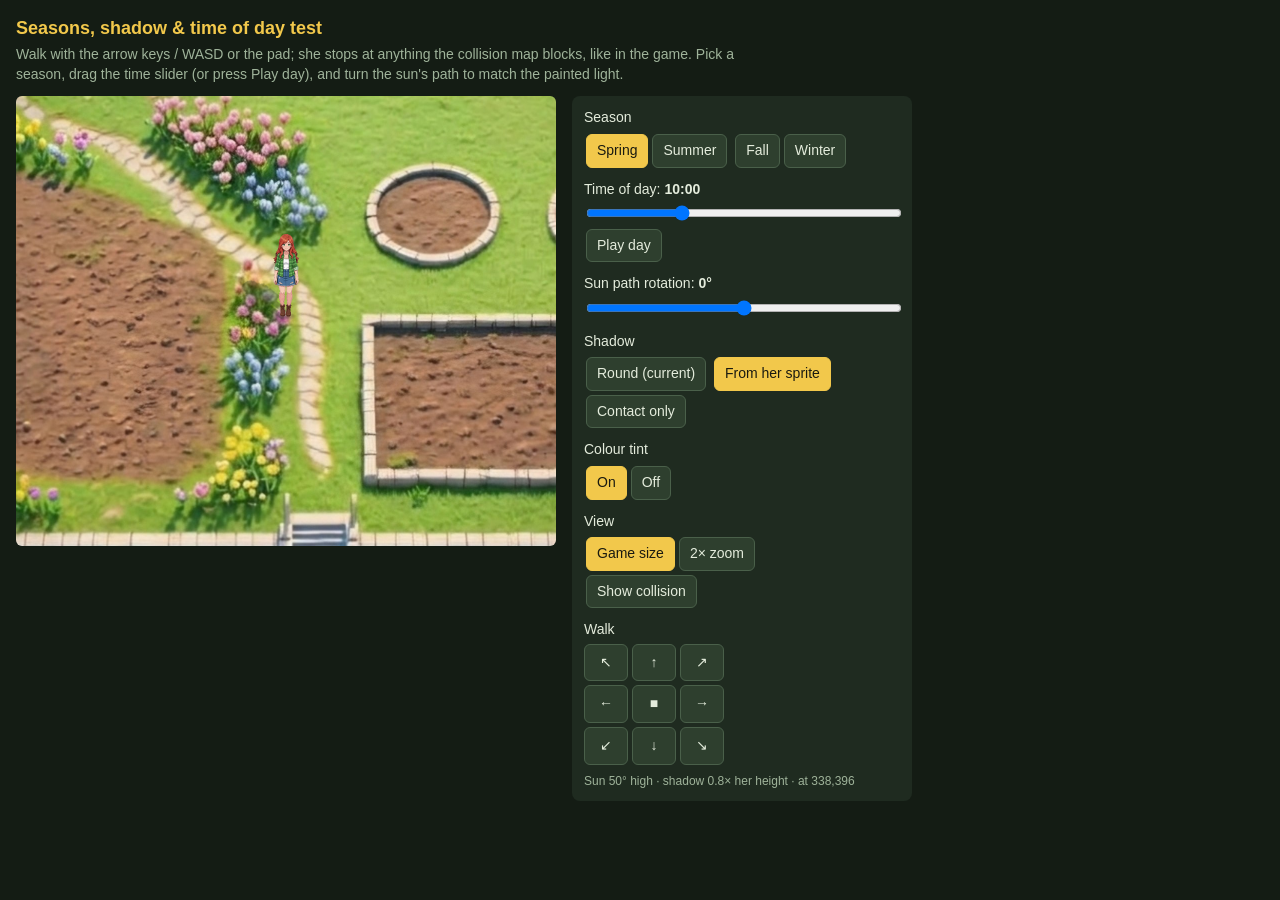
==== tools/seasons-test.html @ 564a4328 "Four season maps and a seasons/shadow test page map_spring/summer/fall/winter.jpg are the new season" ====
<!DOCTYPE html>
<html lang="en">
<head>
<meta charset="UTF-8">
<meta name="viewport" content="width=device-width,initial-scale=1">
<title>Seasons Test</title>
<style>
  :root { --bg:#141c14; --panel:#1f2b20; --ink:#e4ecdc; --dim:#9fb39a; --accent:#f2c84b; }
  * { box-sizing:border-box; }
  body { margin:0; background:var(--bg); color:var(--ink); font:14px/1.4 Verdana, sans-serif; padding:16px; }
  h1 { font-size:18px; margin:0 0 4px; color:var(--accent); }
  p.note { margin:0 0 12px; color:var(--dim); max-width:720px; }
  .wrap { display:flex; gap:16px; flex-wrap:wrap; align-items:flex-start; }
  canvas { display:block; width:540px; max-width:100%; height:auto; border-radius:6px; background:#1b2418; touch-action:none; }
  .controls { background:var(--panel); border-radius:8px; padding:12px; width:340px; max-width:100%; }
  .controls label { display:block; margin:10px 0 4px; }
  .controls label:first-child { margin-top:0; }
  input[type=range] { width:100%; }
  button { background:#2e3f2e; color:var(--ink); border:1px solid #4a604a; border-radius:6px; padding:6px 10px; margin:2px; cursor:pointer; font:inherit; }
  button.on { background:var(--accent); color:#1a1a10; border-color:var(--accent); }
  .pad { display:grid; grid-template-columns:repeat(3,44px); gap:4px; margin-top:4px; }
  .pad button { margin:0; padding:8px 0; }
  .stat { color:var(--dim); font-size:12px; margin-top:8px; }
</style>
</head>
<body>
<h1>Seasons, shadow &amp; time of day test</h1>
<p class="note">Walk with the arrow keys / WASD or the pad; she stops at anything the collision map blocks, like in the game. Pick a season, drag the time slider (or press Play day), and turn the sun's path to match the painted light.</p>

<div class="wrap">
  <canvas id="c" width="1080" height="900"></canvas>
  <div class="controls">
    <label>Season</label>
    <div id="seasonopts">
      <button data-v="spring" class="on">Spring</button><button data-v="summer">Summer</button>
      <button data-v="fall">Fall</button><button data-v="winter">Winter</button>
    </div>

    <label for="hour">Time of day: <b id="hourv"></b></label>
    <input id="hour" type="range" min="5" max="22" step="0.05" value="10">
    <div id="playopts"><button data-v="play">Play day</button></div>

    <label for="rot">Sun path rotation: <b id="rotv"></b></label>
    <input id="rot" type="range" min="-180" max="180" step="5" value="0">

    <label>Shadow</label>
    <div id="shadowopts">
      <button data-v="round">Round (current)</button>
      <button data-v="sprite" class="on">From her sprite</button>
      <button data-v="contact">Contact only</button>
    </div>

    <label>Colour tint</label>
    <div id="tintopts"><button data-v="1" class="on">On</button><button data-v="0">Off</button></div>

    <label>View</label>
    <div id="zoomopts"><button data-v="1" class="on">Game size</button><button data-v="2">2× zoom</button></div>
    <div id="colopts"><button data-v="col">Show collision</button></div>

    <label>Walk</label>
    <div class="pad" id="pad"></div>
    <div class="stat" id="stat"></div>
  </div>
</div>

<script src="../js/assets.js"></script>
<script>
/* Same world, camera and scale as the game: a 720x720 logical world, a 360x300
   view, SC device px per logical px. Sprite cells are drawn 1:1 in device px with
   cell row AM.foot on her ground point, which is 12px below her position. */
const SC=3, LW=360, VIEW_H=300, WORLD_W=MAP_META.world, WORLD_H=MAP_META.world;
const AM=ANIM_META, WALK_CYCLE=1400, IDLE_CYCLE=1600, WALK_SPEED=0.072;
const DIRMAP=[['up',0],['northeast',0],['east',0],['southeast',0],['down',0],['southeast',1],['east',1],['northeast',1]];
const ROWOF={}; AM.rows.forEach((r,i)=>ROWOF[r.anim+'_'+r.dir]=i);
const ROWN=AM.rows.map(r=>r.n);
const clamp=(v,a,z)=>v<a?a:v>z?z:v;

const cv=document.getElementById('c'), ctx=cv.getContext('2d');
const W=cv.width, H=cv.height;
const sheet=new Image(); sheet.src='../'+ASSET_ANIM;
const maps={};
function mapImg(season){
  if(!maps[season]){ maps[season]=new Image(); maps[season].src='../'+ASSET_MAPS[season]; }
  return maps[season];
}

/* ---------- collision: the game's 1-bit mask, dark = blocked ---------- */
let COL=null; const colView=document.createElement('canvas');
const colImg=new Image();
colImg.onload=()=>{
  const C=MAP_META.cells, cc=document.createElement('canvas'); cc.width=cc.height=C;
  const g=cc.getContext('2d'); g.drawImage(colImg,0,0,C,C);
  const d=g.getImageData(0,0,C,C).data;
  COL=new Uint8Array(C*C);
  colView.width=colView.height=C; const vg=colView.getContext('2d'), vd=vg.createImageData(C,C);
  for(let i=0,j=0;i<COL.length;i++,j+=4){
    COL[i]=d[j]>128?0:1;
    if(COL[i]){ vd.data[j]=255; vd.data[j+1]=40; vd.data[j+2]=40; vd.data[j+3]=110; }
  }
  vg.putImageData(vd,0,0);
};
colImg.src='../'+ASSET_MAPCOL;
function solidAt(x,y){
  if(x<8||y<8||x>WORLD_W-8||y>WORLD_H-8) return true;
  if(!COL) return false;
  const C=MAP_META.cells, cx=Math.floor(x/WORLD_W*C), cy=Math.floor(y/WORLD_H*C);
  if(cx<0||cy<0||cx>=C||cy>=C) return true;
  return COL[cy*C+cx]===1;
}

// scratch canvases: the current frame as a flat silhouette, and a 1/3-size copy
// that blurs the edges when it is scaled back up
const sil=document.createElement('canvas'); sil.width=AM.cw; sil.height=AM.ch;
const sg=sil.getContext('2d');
const soft=document.createElement('canvas'); soft.width=Math.ceil(AM.cw/3); soft.height=Math.ceil(AM.ch/3);
const sf=soft.getContext('2d');

const P={x:338, y:396, dir:4, moving:false, walkT:0, idleT:0};   // game start position
let season='spring', shadowMode='sprite', tint=true, zoom=1, playing=false, showCol=false;
const held={}; let padDir=null;

/* ---------- sun ---------- */
const SUNRISE=6, SUNSET=19.5, MAX_ELEV=62*Math.PI/180, GROUND_TILT=0.6, MAX_LEN=2.0;
function sun(hour){
  const p=(hour-SUNRISE)/(SUNSET-SUNRISE);
  const up=p>0&&p<1;
  const elev=up?MAX_ELEV*Math.sin(Math.PI*p):0;
  // the shadow swings from west (morning) through north (noon) to east (evening)
  const rot=(+document.getElementById('rot').value)*Math.PI/180;
  const a=Math.PI*clamp(p,0,1)+rot;
  const len=up?Math.min(MAX_LEN,1/Math.tan(Math.max(elev,0.05))):0;
  // fade in after sunrise and out before sunset
  const s=up?Math.min(1,elev/(10*Math.PI/180)):0;
  // (gx,gy): unit direction of the shadow on the ground, y pointing south
  return {elev, len, gx:-Math.cos(a), gy:-Math.sin(a), strength:s};
}
// shadows on snow pick up the blue of the sky
const SHADOW_RGB={spring:[16,32,12], summer:[16,32,12], fall:[34,24,10], winter:[28,40,82]};

/* ---------- colour grade: multiply tint per hour ---------- */
const TINT=[[5,'#26336e',.66],[6,'#ff9a6a',.38],[7.5,'#ffd6a8',.18],[10,'#ffffff',0],[15,'#ffffff',0],
            [17.5,'#ffd296',.18],[19,'#ff8a5a',.36],[20,'#6a5aa0',.5],[21,'#2c3a7a',.64],[22,'#1e2a62',.7]];
function hex(h){ return [1,3,5].map(i=>parseInt(h.slice(i,i+2),16)); }
function tintAt(hour){
  let i=0; while(i<TINT.length-2&&hour>TINT[i+1][0]) i++;
  const [h0,c0,a0]=TINT[i], [h1,c1,a1]=TINT[i+1];
  const t=clamp((hour-h0)/(h1-h0),0,1);
  const A=hex(c0), B=hex(c1);
  return {rgb:A.map((v,k)=>Math.round(v+(B[k]-v)*t)), a:a0+(a1-a0)*t};
}

/* ---------- drawing ---------- */
function frameRect(){
  const [dname,flip]=DIRMAP[P.dir];
  const row=ROWOF[(P.moving?'walk':'idle')+'_'+dname], n=ROWN[row];
  const i=Math.floor((P.moving?P.walkT:P.idleT)/((P.moving?WALK_CYCLE:IDLE_CYCLE)/n))%n;
  return {sx:i*AM.cw, sy:row*AM.ch, flip};
}
function makeSilhouette(f){
  const [r,g,b]=SHADOW_RGB[season];
  sg.setTransform(1,0,0,1,0,0); sg.globalCompositeOperation='source-over';
  sg.clearRect(0,0,AM.cw,AM.ch);
  if(f.flip){ sg.translate(AM.cw,0); sg.scale(-1,1); }
  sg.drawImage(sheet,f.sx,f.sy,AM.cw,AM.ch,0,0,AM.cw,AM.ch);
  sg.setTransform(1,0,0,1,0,0);
  sg.globalCompositeOperation='source-in'; sg.fillStyle='rgb('+r+','+g+','+b+')'; sg.fillRect(0,0,AM.cw,AM.ch);
  sf.clearRect(0,0,soft.width,soft.height); sf.imageSmoothingEnabled=true;
  sf.drawImage(sil,0,0,soft.width,soft.height);
}
function contactShadow(fx,fy,alpha){
  // soft dark patch right under the boots, wider for side views
  const [r,g,b]=SHADOW_RGB[season], c='rgba('+r+','+g+','+b+',';
  const side=(P.dir===2||P.dir===6)?1.25:(P.dir%2?1.12:1);
  const rx=22*side, ry=8;
  ctx.save(); ctx.translate(fx,fy); ctx.scale(1,ry/rx);
  const grad=ctx.createRadialGradient(0,0,0,0,0,rx);
  grad.addColorStop(0,c+alpha+')'); grad.addColorStop(.6,c+alpha*.6+')'); grad.addColorStop(1,c+'0)');
  ctx.fillStyle=grad; ctx.beginPath(); ctx.arc(0,0,rx,0,7); ctx.fill(); ctx.restore();
}
function castShadow(fx,fy,s){
  if(s.strength<=0) return;
  // lay the silhouette down on the ground from her feet: height runs along the shadow
  // direction (times its length, ground y squashed by GROUND_TILT for the top-down
  // view), width runs across it unsquashed so low-sun shadows don't go wafer thin.
  // Sprite y is negative above the feet.
  const {gx,gy,len}=s;
  ctx.save(); ctx.globalAlpha=0.30*s.strength; ctx.imageSmoothingEnabled=true;
  ctx.translate(fx,fy);
  ctx.transform(-gy, gx, -len*gx, -len*gy*GROUND_TILT, 0, 0);
  ctx.drawImage(soft,-AM.cw/2,-AM.foot,AM.cw,AM.ch);
  ctx.restore();
}

function draw(){
  const hour=+document.getElementById('hour').value, s=sun(hour);
  ctx.setTransform(1,0,0,1,0,0); ctx.imageSmoothingEnabled=false;
  ctx.fillStyle='#1b2418'; ctx.fillRect(0,0,W,H);
  const cam={x:clamp(Math.round(P.x-LW/2),0,WORLD_W-LW), y:clamp(Math.round(P.y-VIEW_H/2+15),0,WORLD_H-VIEW_H)};
  const fx=(P.x-cam.x)*SC, fy=(P.y+12-cam.y)*SC;
  ctx.save();
  if(zoom!==1){ ctx.translate(W/2,H/2); ctx.scale(zoom,zoom); ctx.translate(-fx,-fy); }
  const map=mapImg(season);
  if(map.complete&&map.naturalWidth) ctx.drawImage(map,-cam.x*SC,-cam.y*SC,WORLD_W*SC,WORLD_H*SC);
  if(showCol&&COL){ ctx.drawImage(colView,-cam.x*SC,-cam.y*SC,WORLD_W*SC,WORLD_H*SC); }
  if(sheet.complete&&sheet.naturalWidth){
    const f=frameRect();
    if(shadowMode==='round'){
      ctx.globalAlpha=.24; ctx.fillStyle='#1a2810';
      ctx.beginPath(); ctx.ellipse(fx,fy,15*SC,5*SC,0,0,7); ctx.fill(); ctx.globalAlpha=1;
    } else {
      makeSilhouette(f);
      if(shadowMode==='sprite') castShadow(fx,fy,s);
      contactShadow(fx,fy,0.34);
    }
    ctx.save(); ctx.translate(Math.round(fx),Math.round(fy));
    if(f.flip) ctx.scale(-1,1);
    ctx.drawImage(sheet,f.sx,f.sy,AM.cw,AM.ch,-Math.round(AM.cw/2),-AM.foot,AM.cw,AM.ch);
    ctx.restore();
  }
  ctx.restore();
  if(tint){
    const t=tintAt(hour);
    if(t.a>0.002){
      ctx.globalCompositeOperation='multiply'; ctx.globalAlpha=t.a;
      ctx.fillStyle='rgb('+t.rgb.join(',')+')'; ctx.fillRect(0,0,W,H);
      ctx.globalCompositeOperation='source-over'; ctx.globalAlpha=1;
    }
  }
  if(!(map.complete&&map.naturalWidth)){
    ctx.fillStyle='#e4ecdc'; ctx.font='36px Verdana'; ctx.textAlign='center'; ctx.fillText('Loading '+season+'…',W/2,H/2);
  }
  const hh=Math.floor(hour), mm=Math.floor((hour-hh)*60);
  document.getElementById('hourv').textContent=hh+':'+String(mm).padStart(2,'0');
  document.getElementById('rotv').textContent=document.getElementById('rot').value+'°';
  document.getElementById('stat').textContent=(s.strength>0
    ? 'Sun '+Math.round(s.elev*180/Math.PI)+'° high · shadow '+s.len.toFixed(1)+'× her height'
    : 'Sun down: contact shadow only')+' · at '+Math.round(P.x)+','+Math.round(P.y);
}

/* ---------- input ---------- */
const KEYS={arrowup:[0,-1],w:[0,-1],arrowdown:[0,1],s:[0,1],arrowleft:[-1,0],a:[-1,0],arrowright:[1,0],d:[1,0]};
addEventListener('keydown',e=>{ const k=e.key.toLowerCase(); if(KEYS[k]){ held[k]=1; e.preventDefault(); } });
addEventListener('keyup',e=>{ delete held[e.key.toLowerCase()]; });
const PAD=[[-1,-1],[0,-1],[1,-1],[-1,0],null,[1,0],[-1,1],[0,1],[1,1]];
const pad=document.getElementById('pad');
PAD.forEach((v,i)=>{
  const b=document.createElement('button');
  b.textContent=['↖','↑','↗','←','■','→','↙','↓','↘'][i];
  b.onclick=()=>{ padDir=(!v||padDir===v)?null:v; [...pad.children].forEach(c=>c.classList.toggle('on',c===b&&!!padDir)); };
  pad.appendChild(b);
});
function dirFromVec(dx,dy){ return ((Math.round(Math.atan2(dy,dx)/(Math.PI/4))+2)%8+8)%8; }
function pick(id,fn){ document.querySelectorAll('#'+id+' button').forEach(b=>b.onclick=()=>{
  fn(b.dataset.v); document.querySelectorAll('#'+id+' button').forEach(x=>x.classList.toggle('on',x===b)); }); }
pick('seasonopts',v=>{ season=v; mapImg(v); });
pick('shadowopts',v=>shadowMode=v);
pick('tintopts',v=>tint=v==='1');
pick('zoomopts',v=>zoom=+v);
document.querySelector('#colopts button').onclick=e=>{ showCol=!showCol; e.target.classList.toggle('on',showCol); };
document.querySelector('#playopts button').onclick=e=>{ playing=!playing; e.target.classList.toggle('on',playing); e.target.textContent=playing?'Pause':'Play day'; };
Object.keys(ASSET_MAPS).forEach(mapImg);   // start loading every season up front

let last=performance.now();
function tick(now){
  const dt=Math.min(50,now-last); last=now;
  let dx=0, dy=0;
  for(const k in held){ dx+=KEYS[k][0]; dy+=KEYS[k][1]; }
  if(!dx&&!dy&&padDir){ [dx,dy]=padDir; }
  const m=Math.hypot(dx,dy);
  if(m>0){
    dx/=m; dy/=m;
    // same rule as the game: test the spot just above her feet, one axis at a time
    const sp=WALK_SPEED*dt, nx=P.x+dx*sp, ny=P.y+dy*sp;
    if(!solidAt(nx,P.y+9)) P.x=nx;
    if(!solidAt(P.x,ny+9)) P.y=ny;
    P.x=clamp(P.x,21,WORLD_W-21); P.y=clamp(P.y,24,WORLD_H-30);
    P.dir=dirFromVec(dx,dy); P.walkT+=dt; P.moving=true;
  } else { P.moving=false; P.walkT=0; P.idleT+=dt; }
  if(playing){
    const h=document.getElementById('hour'); let v=+h.value+dt/1000*0.6;   // ~28s per day
    if(v>22) v=5; h.value=v;
  }
  draw(); requestAnimationFrame(tick);
}
requestAnimationFrame(tick);
</script>
</body>
</html>
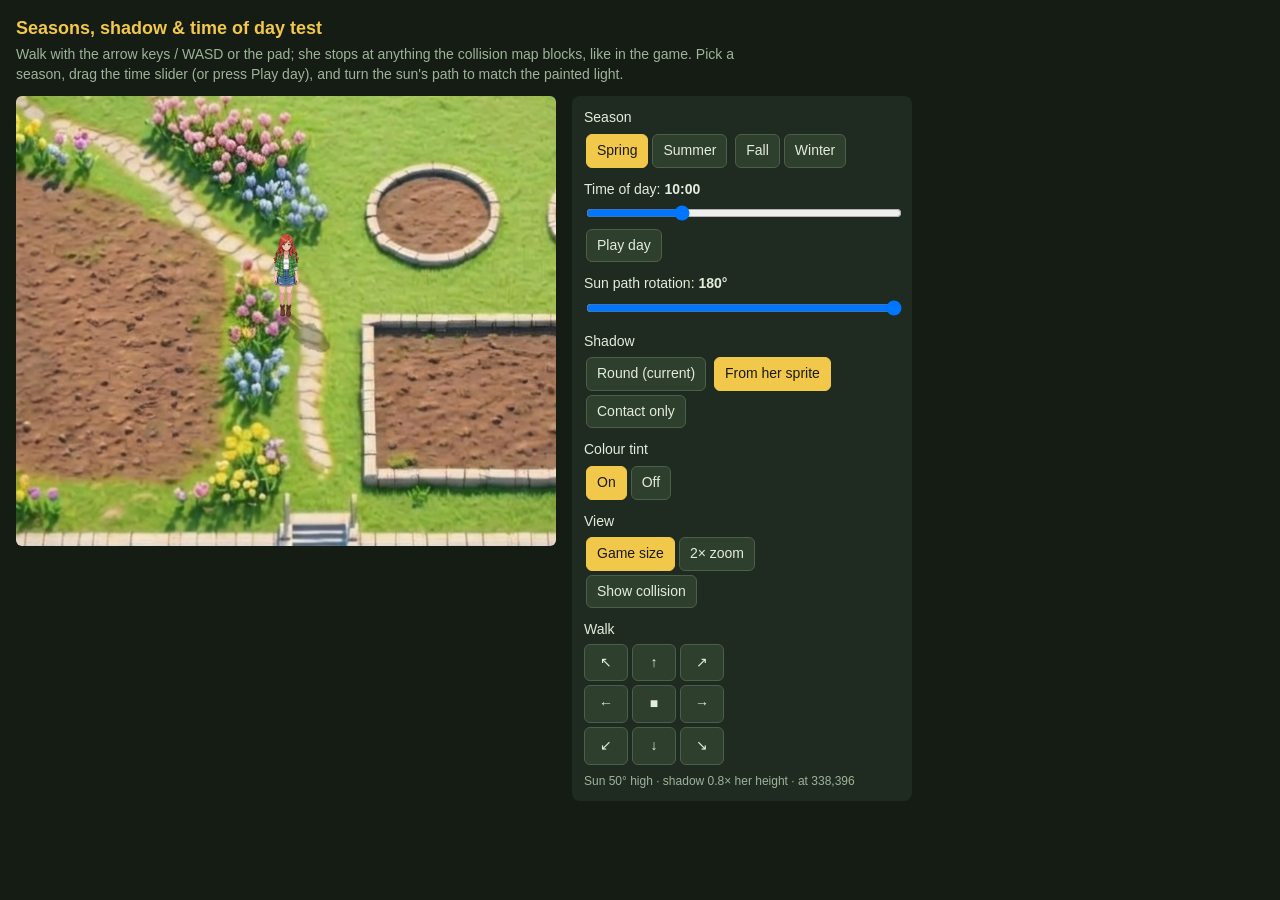
==== commit ad6dafa7: "Seasons test: default sun path rotation 180 (shadows east -> south -> west) Co-Authored-By: Claude O" ====
--- a/tools/seasons-test.html
+++ b/tools/seasons-test.html
@@ -41,7 +41,7 @@
     <div id="playopts"><button data-v="play">Play day</button></div>
 
     <label for="rot">Sun path rotation: <b id="rotv"></b></label>
-    <input id="rot" type="range" min="-180" max="180" step="5" value="0">
+    <input id="rot" type="range" min="-180" max="180" step="5" value="180">
 
     <label>Shadow</label>
     <div id="shadowopts">
@@ -125,7 +125,8 @@
   const p=(hour-SUNRISE)/(SUNSET-SUNRISE);
   const up=p>0&&p<1;
   const elev=up?MAX_ELEV*Math.sin(Math.PI*p):0;
-  // the shadow swings from west (morning) through north (noon) to east (evening)
+  // at rotation 0 the shadow swings from west (morning) through north (noon) to east
+  // (evening); 180 (the default, which suits the painted maps) swings it east -> south -> west
   const rot=(+document.getElementById('rot').value)*Math.PI/180;
   const a=Math.PI*clamp(p,0,1)+rot;
   const len=up?Math.min(MAX_LEN,1/Math.tan(Math.max(elev,0.05))):0;
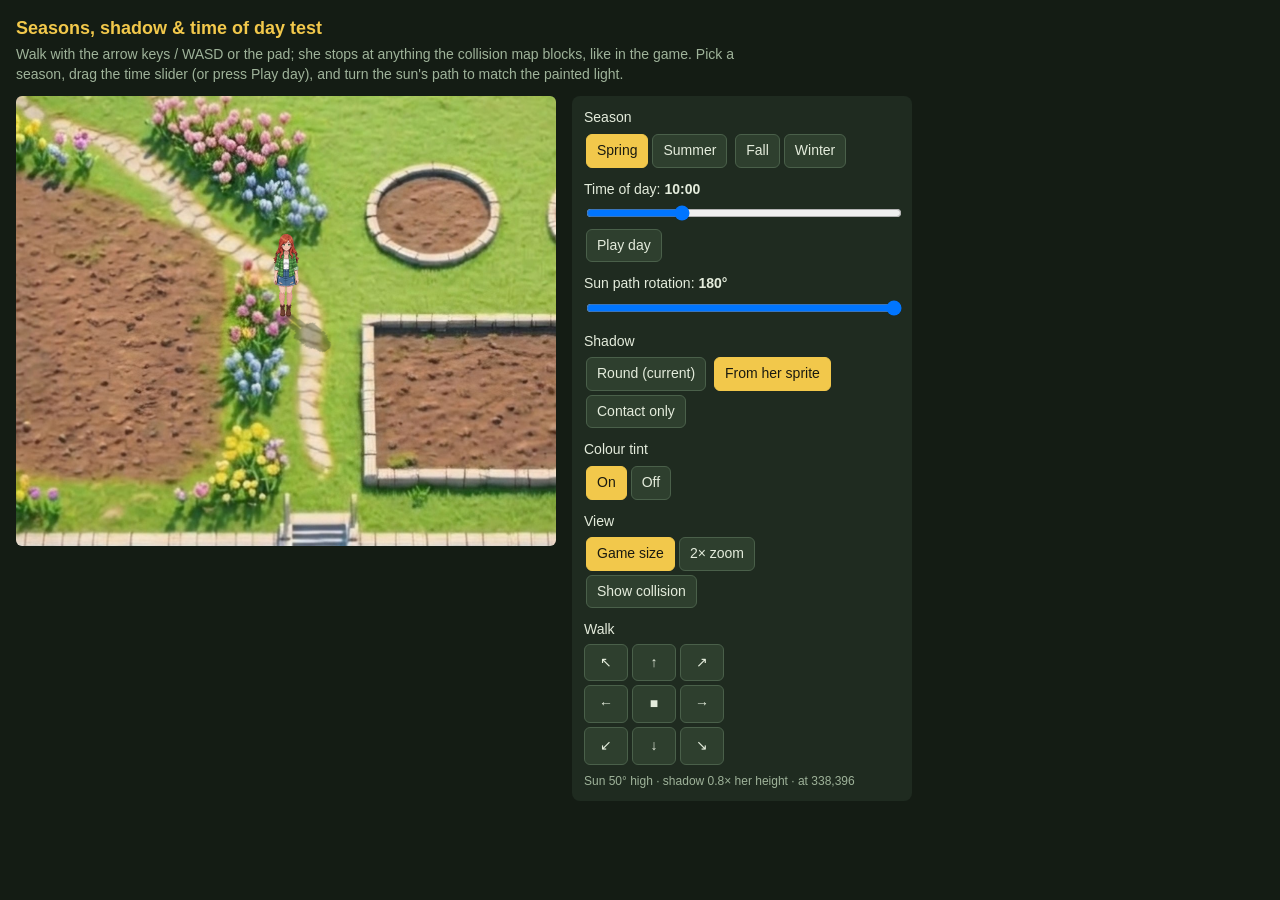
==== commit 39735430: "Taller walk frames, unmirrored shadow, half-second game minutes - anim.png: hand-edited walk heights" ====
--- a/tools/seasons-test.html
+++ b/tools/seasons-test.html
@@ -187,7 +187,9 @@
   const {gx,gy,len}=s;
   ctx.save(); ctx.globalAlpha=0.30*s.strength; ctx.imageSmoothingEnabled=true;
   ctx.translate(fx,fy);
-  ctx.transform(-gy, gx, -len*gx, -len*gy*GROUND_TILT, 0, 0);
+  // width axis always points screen-right so the shadow never shows her mirrored
+  let wx=-gy, wy=gx; if(wx<0||(wx===0&&wy>0)){ wx=-wx; wy=-wy; }
+  ctx.transform(wx, wy, -len*gx, -len*gy*GROUND_TILT, 0, 0);
   ctx.drawImage(soft,-AM.cw/2,-AM.foot,AM.cw,AM.ch);
   ctx.restore();
 }
